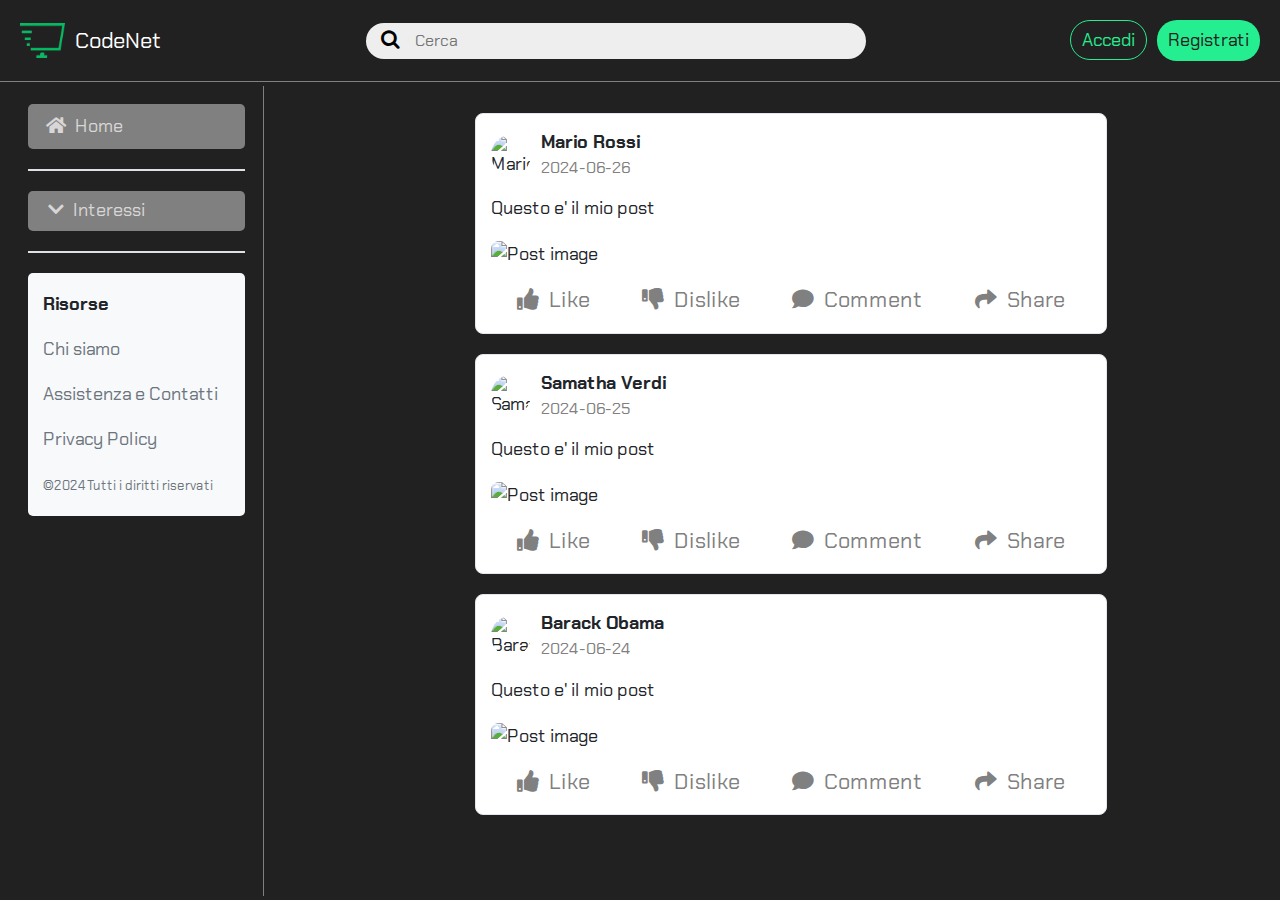
==== index.html @ a22b78da "fixed arrow" ====
<!DOCTYPE html>

<html lang="en" xmlns="http://www.w3.org/1999/xhtml">
<head>

  <meta charset="UTF-8">
  <meta name="viewport" content="width=device-width, initial-scale=1.0">
  <meta name="description" content="">
  <meta name="keywords" content="">
  <meta name="author" content="Giuseppe Boinega">
  
  <title>Homepage</title>

  <!-- Favicon -->

  <link rel="icon" href="img/logo.png" type="image/x-icon">

  <!-- Font: Chakra Petch-->

  <link rel="preconnect" href="https://fonts.googleapis.com">
  <link rel="preconnect" href="https://fonts.gstatic.com/" crossorigin>
  <link href="https://fonts.googleapis.com/css2?family=Chakra+Petch:ital,wght@0,300;0,400;0,500;0,600;0,700;1,300;1,400;1,500;1,600;1,700&family=Oswald:wght@200..700&display=swap" rel="stylesheet">  <!-- Link icone -->
    
  <link rel="stylesheet" href="https://cdnjs.cloudflare.com/ajax/libs/font-awesome/5.15.4/css/all.min.css">

  
    <!-- sezione servizi -->

    <link href="https://maxcdn.bootstrapcdn.com/font-awesome/4.7.0/css/font-awesome.min.css" rel="stylesheet">

    <!-- bootstrap -->

    <link href="https://cdn.jsdelivr.net/npm/bootstrap@5.3.3/dist/css/bootstrap.min.css" rel="stylesheet" integrity="sha384-QWTKZyjpPEjISv5WaRU9OFeRpok6YctnYmDr5pNlyT2bRjXh0JMhjY6hW+ALEwIH" crossorigin="anonymous">
    <script src="https://cdn.jsdelivr.net/npm/bootstrap@5.3.3/dist/js/bootstrap.bundle.min.js" integrity="sha384-YvpcrYf0tY3lHB60NNkmXc5s9fDVZLESaAA55NDzOxhy9GkcIdslK1eN7N6jIeHz" crossorigin="anonymous"></script>

    <!-- links per header -->

    <link rel="stylesheet" href="https://cdnjs.cloudflare.com/ajax/libs/twitter-bootstrap/4.1.3/css/bootstrap.min.css">
    <link rel="stylesheet" href="https://cdnjs.cloudflare.com/ajax/libs/font-awesome/4.7.0/css/font-awesome.min.css">
    <link rel="stylesheet" href="https://fonts.googleapis.com/css?family=Source+Sans+Pro:300,400,700">

    <!-- link per alert -->
    <script src="https://cdn.jsdelivr.net/npm/sweetalert2@11"></script>
    
    <!-- CSS -->
    <link href="styles.css" rel="stylesheet" type="text/css">

    <link href="https://fonts.googleapis.com/icon?family=Material+Icons" rel="stylesheet">

</head>
<body>


    <div class="navbar-custom pt-3 pb-3 justify-content-between">


        <a class=" a_logo" href="index.html" style="color: white;">
            <img src="img/logo.png" alt="logo Image" width="45" height="35" style="margin-right: 10px;">
            CodeNet
        </a>
        <div class="search-div">
            <form role="search" method="get" action="/" class="search-bar">
                <div class="input-container">
                    <button type="submit" class="search-submit" name="submit"><i class="fa fa-search"></i></button>
                    <input type="search" class="search-input" value="" name="s" placeholder="Cerca" />
                </div>
            </form>
        </div>

        <div class="auth-buttons">
            <span class="navbar-text"><a href="#" class="accedi_button" onclick="accedi()">Accedi</a></span>
            <a class="registrati_button" role="button" href="#" onclick="registrati()">Registrati</a>
        </div>

    </div>
    


    <main class="mt5 mb5 pt5 pb5 d-flex">

        <!-- menu laterale -->
        <nav class="bg-light sidebar d-flex flex-column justify-content-between p-3">
            <ul class="nav flex-column">
                <li class="nav-item">
                    <a class="nav-link active home_link" href="index.html"><i class="fas fa-home"></i> Home</a>                
                </li>

                <div class="divider"></div>
            </ul>

            <div class="interestsContainer">
                <div class="button">
                    <a href="#" class="mainInterestLink">                    
                        <i class="fas fa-chevron-down arrowIcon1"></i> Interessi
                    </a>
                </div>
                <div class="hiddenLinks" style="display: none;">
                    <a href="#" onclick="visualizzazione_pagina_interesse()">HTML</a>
                    <a href="#">CSS</a>
                    <a href="#">Javascript</a>
                    <a href="#">Java</a>
                </div>
            </div>

            <!-- Footer -->
            <div style="height: 100%;">
                <div class="divider"></div>
                <footer class="footer mt-auto py-3 bg-light">
                    <div class="container">
                        <div class="footer-links">
                            <p><strong>Risorse</strong></p>
                            <p><a href="#">Chi siamo</a></p>
                            <p><a href="#">Assistenza e Contatti</a></p>
                            <p><a href="#">Privacy Policy</a></p>
                        </div>
                        <span class="text-muted">©2024 Tutti i diritti riservati</span>
                    </div>
                </footer>
            </div>

        </nav>

        <!-- div per accentrare panello principale siccome c'é z-index in "menu laterale" -->
        <div class="space"></div>

        <!-- panello principale -->
        <div class="p-4 w-100 visualizzazione_post" id="post-container">

            <!-- VISUALIZZAZIONE DEI POST GRAZIE A JAVASCRIPT-->
            
        </div>

        <!-- panello Interesse -->
        <div class="p-4 w-100 visualizzazione_interesse" id="container-interesse" style="display: none;">

            <div class="container container_info_interesse">
                <h1>HTML</h1>
                <p>Lorem ipsum dolor sit amet consectetur adipisicing elit. Dolores fugit necessitatibus veritatis vitae temporibus assumenda natus beatae quas corporis quasi. Voluptas eaque a</p>
                <br>
                <ul class="container">
                    <li><a href="#" onclick="post_panel()">Post</a></li>
                    <li><a href="#" onclick="gruppi_panel()">Gruppi</a></li>
                    <li><a href="#" onclick="eventi_panel()">Eventi</a></li>
                </ul>
            </div>

            <div class="pannello_post"></div> <!-- check javascript -->
            <div class="pannello_gruppi"></div> <!-- check javascript -->
            <div class="pannello_eventi"></div> <!-- check javascript -->
            
        </div>



    </main>


    <!-- scripts per header -->

  <script src="https://cdnjs.cloudflare.com/ajax/libs/jquery/3.2.1/jquery.min.js"></script>
  <script src="https://cdnjs.cloudflare.com/ajax/libs/twitter-bootstrap/4.1.3/js/bootstrap.bundle.min.js"></script>

  <!-- script javascript -->
  <script src="script.js"></script>


</body>
</html>
---- styles.css ----
:root {
    font-size: 18px;
    --strong-orange: #FC4100;
    --medium-blue: #2C4E80;
    --black: rgb(34, 33, 33);
    --gray: gray;
    --light-white: #EEEEEE;
    --light-gray: #d8d6d6;
    --forest-green: #016236;
    --emerald-green: #25ee90;

  }

body {
    margin:0;
    padding:0;
    font-family: 'Chakra Petch', 'sans-serif';
    background-color: var(--black);
}

/* navabar */

.navbar-custom {
    background-color: var(--black);
    margin: 0 auto;
    display: flex;
    justify-content: space-between;
    align-items: center;
    padding: 1rem 0;
    border-bottom: grey 0.2px solid !important;
    position: fixed;
    z-index: 1;
    width: 100%;




    .a_logo {
        margin-left: 20px;
        font-size: 22px;
        display: flex;
        align-items: center;
    }

    .search-bar .input-container {
        display: flex;
    }
    
    .search_bar{
        width: 100%;
    }

    .search-div{
      width: 100%;
      max-width: 500px !important;
      margin-right: 15px;
      margin-left: 15px;
    }
    
    
    .search-bar ::placeholder {
        color: #757575;
        opacity: 1;
    }
    
    .search-input {
        background: var(--light-white);
        color: #212121;
        vertical-align: middle;
        font-size: 16px;
        line-height: 2;
        padding: 2px 0px;
        width: 100%;
        max-width: 1000px !important;
        border: 0;
        outline: none;
        border-top-right-radius: 20px;
        border-bottom-right-radius: 20px;
    }
    
    .fa-search {
        color: black !important;
        font-size: 20px;
    }
    
    .search-submit {
        background: var(--light-white);
        color: #FFFFFF;
        vertical-align: middle;
        padding: 0 15px;
        border: 0;
        outline: none;
        cursor: pointer;
        border-top-left-radius: 20px;
        border-bottom-left-radius: 20px;
    }
    
    .search-submit:hover {
        background: var(--light-gray);
    }
    
    .auth-buttons {
        display: flex;
        align-items: center;
        margin-right: 20px;
    }

    @media screen and (max-width: 688px) {
      .search-div{
        display: none;
      }
    }
}



.accedi_button{
  color: var(--emerald-green) !important; 
  margin-right: 10px;
  border: 1px solid var(--emerald-green);
  padding: 7px 11px;
  border-radius: 20px;
  
}

.accedi_alert{
  .form-control:focus {
    border-color: var(--medium-blue) !important;
    outline: 1px solid var(--medium-blue) !important;
    box-shadow: 0px 0px 5px var(--medium-blue); 
  }
  .button_accedi_alert{
    background-color: var(--black);
    color: white;
  }
  .testo_vai_registrati{
    color: var(--black);
  }
  
}

.registrati_button{
  color: var(--black) !important; 
  background-color: var(--emerald-green) !important;
  padding: 7px 11px;
  border-radius: 20px;
}

.registrati_alert{
  .form-control:focus {
    border-color: var(--medium-blue) !important;
    outline: 1px solid var(--medium-blue) !important;
    box-shadow: 0px 0px 5px var(--medium-blue); 
  }
  .button_registrati_alert{
    background-color: var(--black);
    color: white;
  }
  .testo_vai_accedi{
    color: var(--black);
  }
}

/* main */

main{
  padding-top: 86px;

    .sidebar{
      background-color: var(--black) !important;
      border-right: grey 0.2px solid !important;
      margin-left: 10px;
      height: 100vh;
      position: fixed;
      z-index: 1;

      /* Scroll bar - Don't touch */
      max-height: 90vh; /* Set the maximum height to 100% of the viewport height */
      overflow-y: auto; /* Enable vertical scrolling */

      .nav-item{
        background-color: var(--gray) !important;
        border-radius: 5px;

        .home_link{
          color: var(--light-gray);
        }
        .home_link:hover{
          color: var(--light-gray);
        }

        i{
          margin-right: 5px;
        }
      }



      .divider {
          height: 2px;
          background-color: #dee2e6;
          margin: 20px 0;
      }

      .interestsContainer{
        margin-top: 0;
        margin-bottom: 0;
      }

      .button{
        width: 100% !important;
        max-width: 100% !important;
        background-color: var(--gray) !important;
        height: 40px;
        border-radius: 5px;
        padding-top: 6px;
        align-items: center;
        justify-content: center;

      }

      .button:hover{
        cursor: pointer !important;
      }
      .mainInterestLink{
          background-color: var(--gray) !important;
          border-radius: 5px;
          color: var(--light-gray);
          margin-left: 20px;
          padding-right: 100px;

          i{
            margin-right: 5px;
          }




      }

      .mainInterestLink:hover {
        text-decoration: none !important;
      }

      .hiddenLinks{
        display: flex;
        flex-direction: column;
        display: none;
        margin-top: 10px;
        a{
            color: white;
            padding-left: 20px;


        }
        a:hover{
          color: var(--forest-green);
          background-color: var(--light-gray);
          border-radius: 5px;
        }
      }
    


      footer{
        border-radius: 5px;
        a {
          text-decoration: none;
          color: #6c757d;
        }
  
        a:hover {
          text-decoration: underline;
        }

        span{
          font-size: 13px;
        }
      }
      

    }

    .space{
      width: 400px;

    }
    #post-container{


      .post {
        background-color: #ffffff;
        border: 1px solid #e3e6ea;
        border-radius: 8px;
        /* margin-bottom: 20px; */
        padding: 15px;

        margin: 0 auto 20px;
        width: 90%;

        
      }
      
      .post img {
        max-width: 100%;
        height: auto;
        border-radius: 8px;
      }
      
      .post-header {
        display: flex;
        align-items: center;
        margin-bottom: 15px;
      }

      .offset-md-3{
        max-width: 632px;

      }
      
      .post-header img {
        width: 40px;
        height: 40px;
        border-radius: 50%;
        margin-right: 10px;
      }
      
      .post-header .user-info {
        display: flex;
        flex-direction: column;
      }
      
      .post-header .user-info .username {
        font-weight: bold;
      }
      
      .post-header .user-info .post-date {
        font-size: 0.9em;
        color: gray;
      }
      .post-footer {
        display: flex;
        justify-content: space-around;
        margin-top: 15px;
      }
      .post-footer button {
        background: none;
        border: none;
        color: gray;
        font-size: 1.2em;
        transition: color 0.3s ease, transform 0.3s ease;
      }
      
      .post-footer button:hover {
        color: #007bff;
        transform: translateY(-2px);
        cursor: pointer;
      }
      
      .post-footer button:focus {
        outline: none;
        color: #0056b3;
        transform: translateY(-2px);
      }
      
      .post-footer button:active {
        transform: translateY(0);
      }
      
      .post-footer i {
        margin-right: 5px;
      }
      
      .post-footer .like-btn, .post-footer .dislike-btn, .post-footer .share-btn {
        display: flex;
        align-items: center;
        gap: 5px;
      }
      
      .like-btn {
        color: #28a745;
      }
      
      .like-btn:hover {
        color: #218838;
      }
      
      .dislike-btn {
        color: #dc3545;
      }
      
      .dislike-btn:hover {
        color: #c82333;
      }
      
      .share-btn {
        color: #17a2b8;
      }
      
      .share-btn:hover {
        color: #138496;
      }
      .comment-btn {
        color: #ffc107;
      }
      
      .comment-btn:hover {
        color: #e0a800;
      }
    }

    #container-interesse{
      margin-left: 230px;

      .container_info_interesse{

        color: white;
        width: 90%;

        ul{
          display: flex;
          list-style-type: none;

          li{
            margin-right: 15px;
            color: var(--black) !important; 
            background-color: var(--emerald-green) !important;
            padding: 7px 15px;
            border-radius: 20px;
          }
          
          a{
            color: black;
            font-style: bold;
          }
    
        }

      }



      .pannello_post{

        .post {
          background-color: #ffffff;
          border: 1px solid #e3e6ea;
          border-radius: 8px;
          margin-bottom: 20px;
          padding: 15px;
        }
        
        .post img {
          max-width: 100%;
          height: auto;
          border-radius: 8px;
        }
        
        .post-header {
          display: flex;
          align-items: center;
          margin-bottom: 15px;
        }
  
        .offset-md-3{
          max-width: 632px;
  
        }
        
        .post-header img {
          width: 40px;
          height: 40px;
          border-radius: 50%;
          margin-right: 10px;
        }
        
        .post-header .user-info {
          display: flex;
          flex-direction: column;
        }
        
        .post-header .user-info .username {
          font-weight: bold;
        }
        
        .post-header .user-info .post-date {
          font-size: 0.9em;
          color: gray;
        }
        .post-footer {
          display: flex;
          justify-content: space-around;
          margin-top: 15px;
        }
        .post-footer button {
          background: none;
          border: none;
          color: gray;
          font-size: 1.2em;
          transition: color 0.3s ease, transform 0.3s ease;
        }
        
        .post-footer button:hover {
          color: #007bff;
          transform: translateY(-2px);
          cursor: pointer;
        }
        
        .post-footer button:focus {
          outline: none;
          color: #0056b3;
          transform: translateY(-2px);
        }
        
        .post-footer button:active {
          transform: translateY(0);
        }
        
        .post-footer i {
          margin-right: 5px;
        }
        
        .post-footer .like-btn, .post-footer .dislike-btn, .post-footer .share-btn {
          display: flex;
          align-items: center;
          gap: 5px;
        }
        
        .like-btn {
          color: #28a745;
        }
        
        .like-btn:hover {
          color: #218838;
        }
        
        .dislike-btn {
          color: #dc3545;
        }
        
        .dislike-btn:hover {
          color: #c82333;
        }
        
        .share-btn {
          color: #17a2b8;
        }
        
        .share-btn:hover {
          color: #138496;
        }
        .comment-btn {
          color: #ffc107;
        }
        
        .comment-btn:hover {
          color: #e0a800;
        }
      }


    }


}
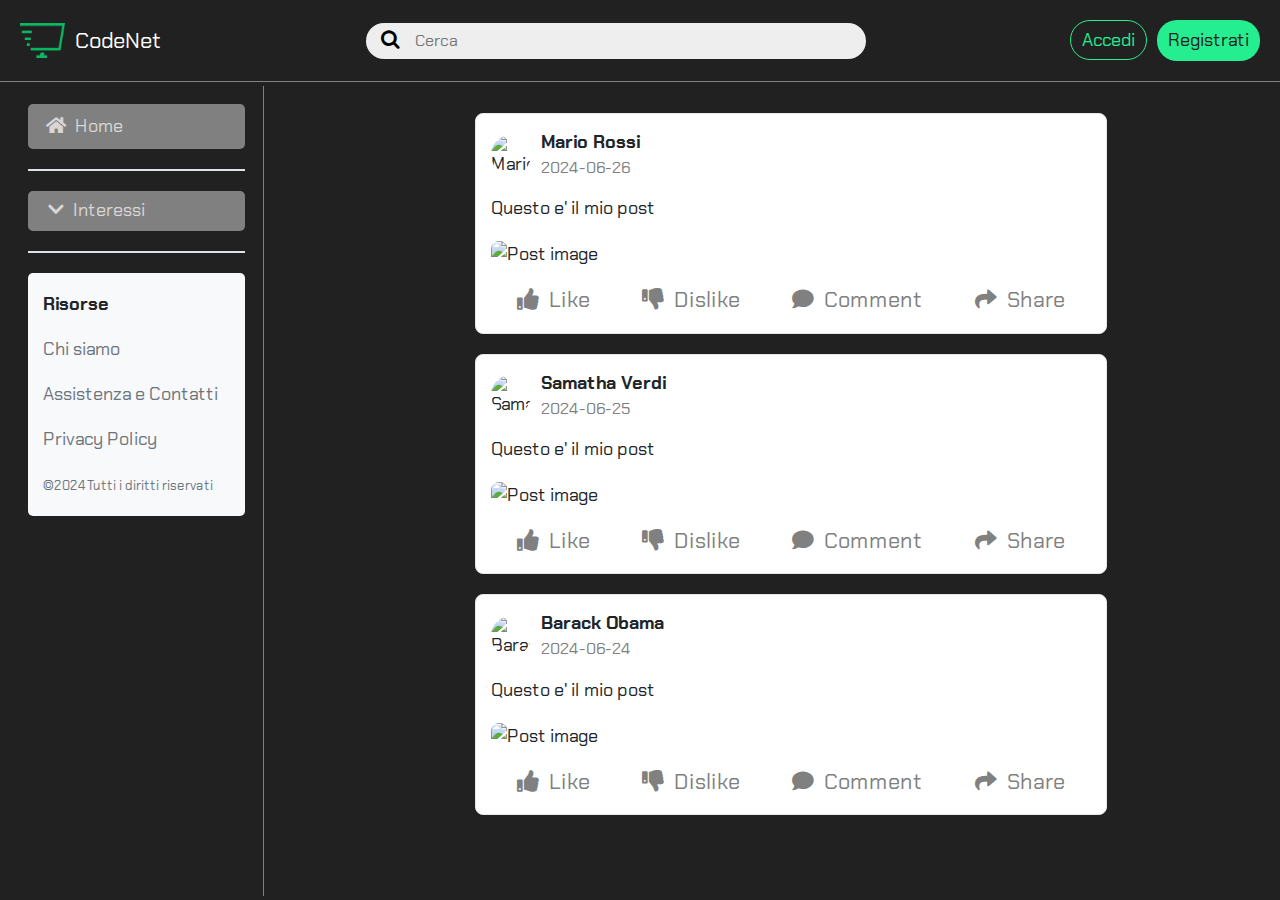
==== commit acd64e6e: "definiti navbar e menu laterale" ====
--- a/index.html
+++ b/index.html
@@ -50,14 +50,30 @@
 </head>
 <body>
 
-
+    <!--barra di ricerca per cellulare-->
+    <div class="search-panel" id="search-panel">
+        <div class="input-container">
+            <button type="button" id="back-button" class="back-icon"><i class="fa fa-arrow-left"></i></button>
+            <button type="submit" class="search-submit" name="submit"><i class="fa fa-search"></i></button>
+            <input type="search" class="search-input" value="" name="s" placeholder="Cerca" />
+        </div>
+        <div class="container-search">
+        </div>
+    </div>
+
+    <!-- custom navbar superiore -->
     <div class="navbar-custom pt-3 pb-3 justify-content-between">
 
+        <button class="hamburger-menu">
+            <i class="material-icons">menu</i>
+        </button>
 
         <a class=" a_logo" href="index.html" style="color: white;">
             <img src="img/logo.png" alt="logo Image" width="45" height="35" style="margin-right: 10px;">
             CodeNet
         </a>
+
+        <!-- barra ricerca desktop -->
         <div class="search-div">
             <form role="search" method="get" action="/" class="search-bar">
                 <div class="input-container">
@@ -67,20 +83,41 @@
             </form>
         </div>
 
+            
+        <!--div search cellulare-->
+        <div class="search-cellulare">
+            <form role="search" method="get" action="/" class="search-bar">
+                <div class="input-container">
+                    <button type="button" id="search-button" class="search-submit"><i class="fa fa-search"></i></button>
+                </div>
+            </form>
+        </div>
+
+
         <div class="auth-buttons">
             <span class="navbar-text"><a href="#" class="accedi_button" onclick="accedi()">Accedi</a></span>
             <a class="registrati_button" role="button" href="#" onclick="registrati()">Registrati</a>
         </div>
 
     </div>
+
+
+
     
 
 
-    <main class="mt5 mb5 pt5 pb5 d-flex">
+    <main class="main mt5 mb5 pt5 pb5 d-flex">
 
         <!-- menu laterale -->
         <nav class="bg-light sidebar d-flex flex-column justify-content-between p-3">
             <ul class="nav flex-column">
+                <div class="auth-buttons">
+                    <span class="navbar-text"><a href="#" class="accedi_button" onclick="accedi()">Accedi</a></span>
+                    <a class="registrati_button" role="button" href="#" onclick="registrati()">Registrati</a>
+                </div>
+
+                <div class="divider divider1"></div>
+
                 <li class="nav-item">
                     <a class="nav-link active home_link" href="index.html"><i class="fas fa-home"></i> Home</a>                
                 </li>
@@ -152,6 +189,8 @@
 
 
 
+
+
     </main>
 
 
--- a/styles.css
+++ b/styles.css
@@ -18,8 +18,84 @@
     background-color: var(--black);
 }
 
+
+/*pannello per ricerca cellulare*/
+.search-panel {
+  padding: 20px 10px;
+  background-color: var(--black);
+  box-shadow: 0 2px 10px rgba(0, 0, 0, 0.1);
+  font-size: 24px;
+  width: 100%;
+  z-index: -1;
+  position: fixed;
+
+  .input-container {
+    display: flex;
+    justify-content: center;
+}
+
+  .back-icon {
+    font-size: 18px;
+    padding: 3.5px 9px;
+    border: 1px solid white;
+    color: white;
+    background-color: var(--black);
+    border-radius: 30px;
+    margin-right: 10px;
+  }
+
+  .search-bar ::placeholder {
+      color: #757575;
+      opacity: 1;
+  }
+
+
+
+  .fa-search {
+      color: black !important;
+      font-size: 20px;
+  }
+
+  .search-submit {
+      background: var(--light-white);
+      color: #FFFFFF;
+      vertical-align: middle;
+      padding: 0 15px;
+      border: 0;
+      outline: none;
+      cursor: pointer;
+      border-top-left-radius: 20px;
+      border-bottom-left-radius: 20px;
+  }
+
+  .search-submit:hover {
+      background: var(--light-gray);
+  }
+
+  .search-input {
+    background: var(--light-white);
+    color: #212121;
+    vertical-align: middle;
+    font-size: 16px;
+    line-height: 2;
+    padding: 2px 0px;
+    width: 100%;
+    max-width: 300px !important;
+    border: 0;
+    outline: none;
+    border-top-right-radius: 20px;
+    border-bottom-right-radius: 20px;
+}
+
+/* div per prendere lo spazio rimanente */
+.container-search {
+  background: var(--black);
+  height: calc(100vh - 10px);
+  width: 100%;
+}
+}
+
 /* navabar */
-
 .navbar-custom {
     background-color: var(--black);
     margin: 0 auto;
@@ -32,22 +108,26 @@
     z-index: 1;
     width: 100%;
 
-
-
+    .hamburger-menu{
+      margin-left: 15px;
+      padding: 10px;
+      border-radius: 30px;
+
+      display: flex;
+      justify-content: center;
+      align-items: center;
+    }
+
+    .hamburger-menu:hover{
+      background-color: var(--light-gray);
+      cursor: pointer;
+    }
 
     .a_logo {
         margin-left: 20px;
         font-size: 22px;
         display: flex;
         align-items: center;
-    }
-
-    .search-bar .input-container {
-        display: flex;
-    }
-    
-    .search_bar{
-        width: 100%;
     }
 
     .search-div{
@@ -55,48 +135,95 @@
       max-width: 500px !important;
       margin-right: 15px;
       margin-left: 15px;
-    }
-    
-    
-    .search-bar ::placeholder {
-        color: #757575;
-        opacity: 1;
-    }
-    
-    .search-input {
-        background: var(--light-white);
-        color: #212121;
-        vertical-align: middle;
-        font-size: 16px;
-        line-height: 2;
-        padding: 2px 0px;
-        width: 100%;
-        max-width: 1000px !important;
-        border: 0;
-        outline: none;
-        border-top-right-radius: 20px;
-        border-bottom-right-radius: 20px;
-    }
-    
-    .fa-search {
+ 
+      .search-bar .input-container {
+          display: flex;
+      }
+      
+      .search_bar{
+          width: 100%;
+      }    
+      
+      .search-bar ::placeholder {
+          color: #757575;
+          opacity: 1;
+      }
+      
+      .search-input {
+          background: var(--light-white);
+          color: #212121;
+          vertical-align: middle;
+          font-size: 16px;
+          line-height: 2;
+          padding: 2px 0px;
+          width: 100%;
+          max-width: 1000px !important;
+          border: 0;
+          outline: none;
+          border-top-right-radius: 20px;
+          border-bottom-right-radius: 20px;
+      }
+      
+      .fa-search {
+          color: black !important;
+          font-size: 20px;
+      }
+      
+      .search-submit {
+          background: var(--light-white);
+          color: #FFFFFF;
+          vertical-align: middle;
+          padding: 0 15px;
+          border: 0;
+          outline: none;
+          cursor: pointer;
+          border-top-left-radius: 20px;
+          border-bottom-left-radius: 20px;
+      }
+      
+      .search-submit:hover {
+          background: var(--light-gray);
+      }
+    }
+
+    .search-cellulare {
+      display:block;
+      width: 100%;
+      max-width: 500px !important;
+      margin-right: 15px;
+      margin-left: 15px;
+    
+      .search-bar ::placeholder{
+      color: #757575;
+      opacity: 1;
+      }
+    
+      .input-container{
+        display: flex;
+        justify-content: end;
+      }
+    
+      .fa-search {
         color: black !important;
         font-size: 20px;
-    }
-    
-    .search-submit {
+      }
+    
+    
+      .search-submit {
         background: var(--light-white);
         color: #FFFFFF;
         vertical-align: middle;
-        padding: 0 15px;
+        padding: 8px 14px;
         border: 0;
         outline: none;
         cursor: pointer;
-        border-top-left-radius: 20px;
-        border-bottom-left-radius: 20px;
-    }
-    
-    .search-submit:hover {
+        border-radius: 50px;
+      }
+    
+      .search-submit:hover {
         background: var(--light-gray);
+        cursor: pointer;
+      }
     }
     
     .auth-buttons {
@@ -110,10 +237,27 @@
         display: none;
       }
     }
-}
-
-
-
+
+    @media screen and (min-width: 688px) {
+      .search-cellulare {
+          display: none;
+          
+      }
+
+      .hamburger-menu{
+        display: none;
+      
+      }
+    }
+
+    @media screen and (max-width: 560px) {
+      .auth-buttons {
+          display: none;
+      } 
+    }
+}
+
+/*  gestione accedi / registrati */
 .accedi_button{
   color: var(--emerald-green) !important; 
   margin-right: 10px;
@@ -178,6 +322,11 @@
       max-height: 90vh; /* Set the maximum height to 100% of the viewport height */
       overflow-y: auto; /* Enable vertical scrolling */
 
+      .auth-buttons {
+        display: flex;
+        align-items: center;
+        margin: 5px auto 0px;
+      }
       .nav-item{
         background-color: var(--gray) !important;
         border-radius: 5px;
@@ -277,15 +426,44 @@
           font-size: 13px;
         }
       }
-      
-
-    }
+
+      @media screen and (min-width: 560px) {
+        .auth-buttons {
+            display: none;
+        }
+        .divider1{
+          display: none;
+        }
+      }
+      
+
+    }
+
+
 
     .space{
       width: 400px;
 
     }
+
+    @media screen and (max-width: 688px) {
+      .sidebar{
+        display: none;
+        z-index: -1;
+      }
+      .space{
+        width: 0px;
+      }
+      
+    }
+
+
+
+    
+
     #post-container{
+
+      background-color: var(--black) !important;
 
 
       .post {
@@ -562,5 +740,6 @@
     }
 
 
-}
-
+
+}
+
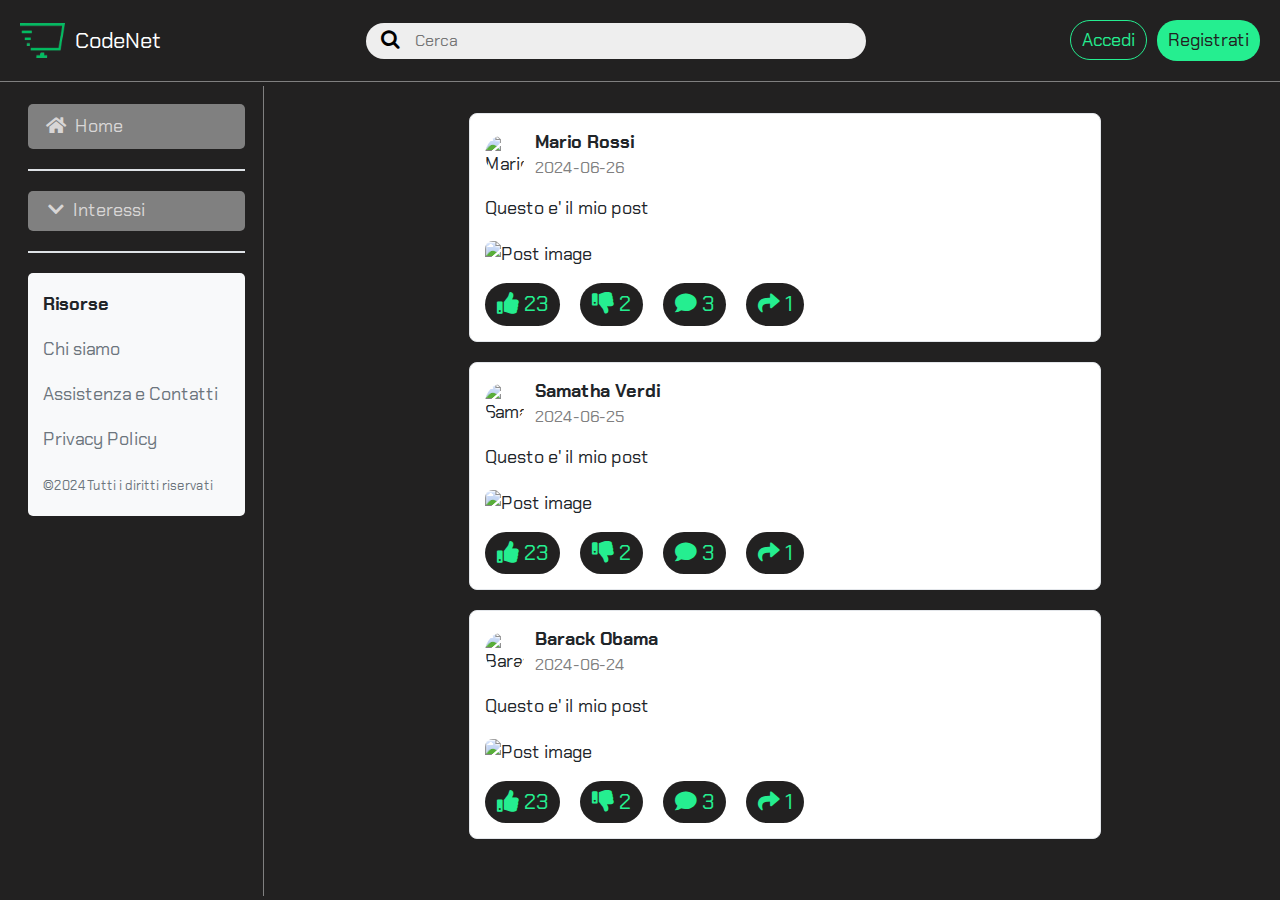
==== commit 5129ffda: "inizi a lavorare da 688 a 768" ====
--- a/index.html
+++ b/index.html
@@ -168,12 +168,11 @@
         </div>
 
         <!-- panello Interesse -->
-        <div class="p-4 w-100 visualizzazione_interesse" id="container-interesse" style="display: none;">
+        <div class="w-100 visualizzazione_interesse" id="container-interesse" style="display: none;">
 
             <div class="container container_info_interesse">
                 <h1>HTML</h1>
                 <p>Lorem ipsum dolor sit amet consectetur adipisicing elit. Dolores fugit necessitatibus veritatis vitae temporibus assumenda natus beatae quas corporis quasi. Voluptas eaque a</p>
-                <br>
                 <ul class="container">
                     <li><a href="#" onclick="post_panel()">Post</a></li>
                     <li><a href="#" onclick="gruppi_panel()">Gruppi</a></li>
--- a/styles.css
+++ b/styles.css
@@ -442,13 +442,12 @@
 
 
     .space{
-      width: 400px;
+      width: 380px;
 
     }
 
     @media screen and (max-width: 688px) {
       .sidebar{
-        display: none;
         z-index: -1;
       }
       .space{
@@ -518,19 +517,22 @@
       }
       .post-footer {
         display: flex;
-        justify-content: space-around;
+        gap: 20px;
         margin-top: 15px;
       }
       .post-footer button {
         background: none;
         border: none;
-        color: gray;
+        color: var(--emerald-green);
+        background-color: var(--black);
+        padding: 5px 12px;
+        border-radius: 30px;
         font-size: 1.2em;
         transition: color 0.3s ease, transform 0.3s ease;
       }
       
       .post-footer button:hover {
-        color: #007bff;
+        color: var(--light-white);
         transform: translateY(-2px);
         cursor: pointer;
       }
@@ -588,12 +590,15 @@
     }
 
     #container-interesse{
-      margin-left: 230px;
+
+      background-color: var(--black) !important;
+
 
       .container_info_interesse{
 
         color: white;
-        width: 90%;
+        width: 97%;
+        margin: 0 auto;
 
         ul{
           display: flex;
@@ -620,12 +625,20 @@
 
       .pannello_post{
 
+        margin: 0px auto;
+        margin-left: 20px;
+
         .post {
           background-color: #ffffff;
           border: 1px solid #e3e6ea;
           border-radius: 8px;
-          margin-bottom: 20px;
+          /* margin-bottom: 20px; */
           padding: 15px;
+  
+          margin: 0 auto 20px;
+          width: 90%;
+  
+          
         }
         
         .post img {
@@ -667,19 +680,22 @@
         }
         .post-footer {
           display: flex;
-          justify-content: space-around;
+          gap: 20px;
           margin-top: 15px;
         }
         .post-footer button {
           background: none;
           border: none;
-          color: gray;
+          color: var(--emerald-green);
+          background-color: var(--black);
+          padding: 5px 12px;
+          border-radius: 30px;
           font-size: 1.2em;
           transition: color 0.3s ease, transform 0.3s ease;
         }
         
         .post-footer button:hover {
-          color: #007bff;
+          color: var(--light-white);
           transform: translateY(-2px);
           cursor: pointer;
         }
